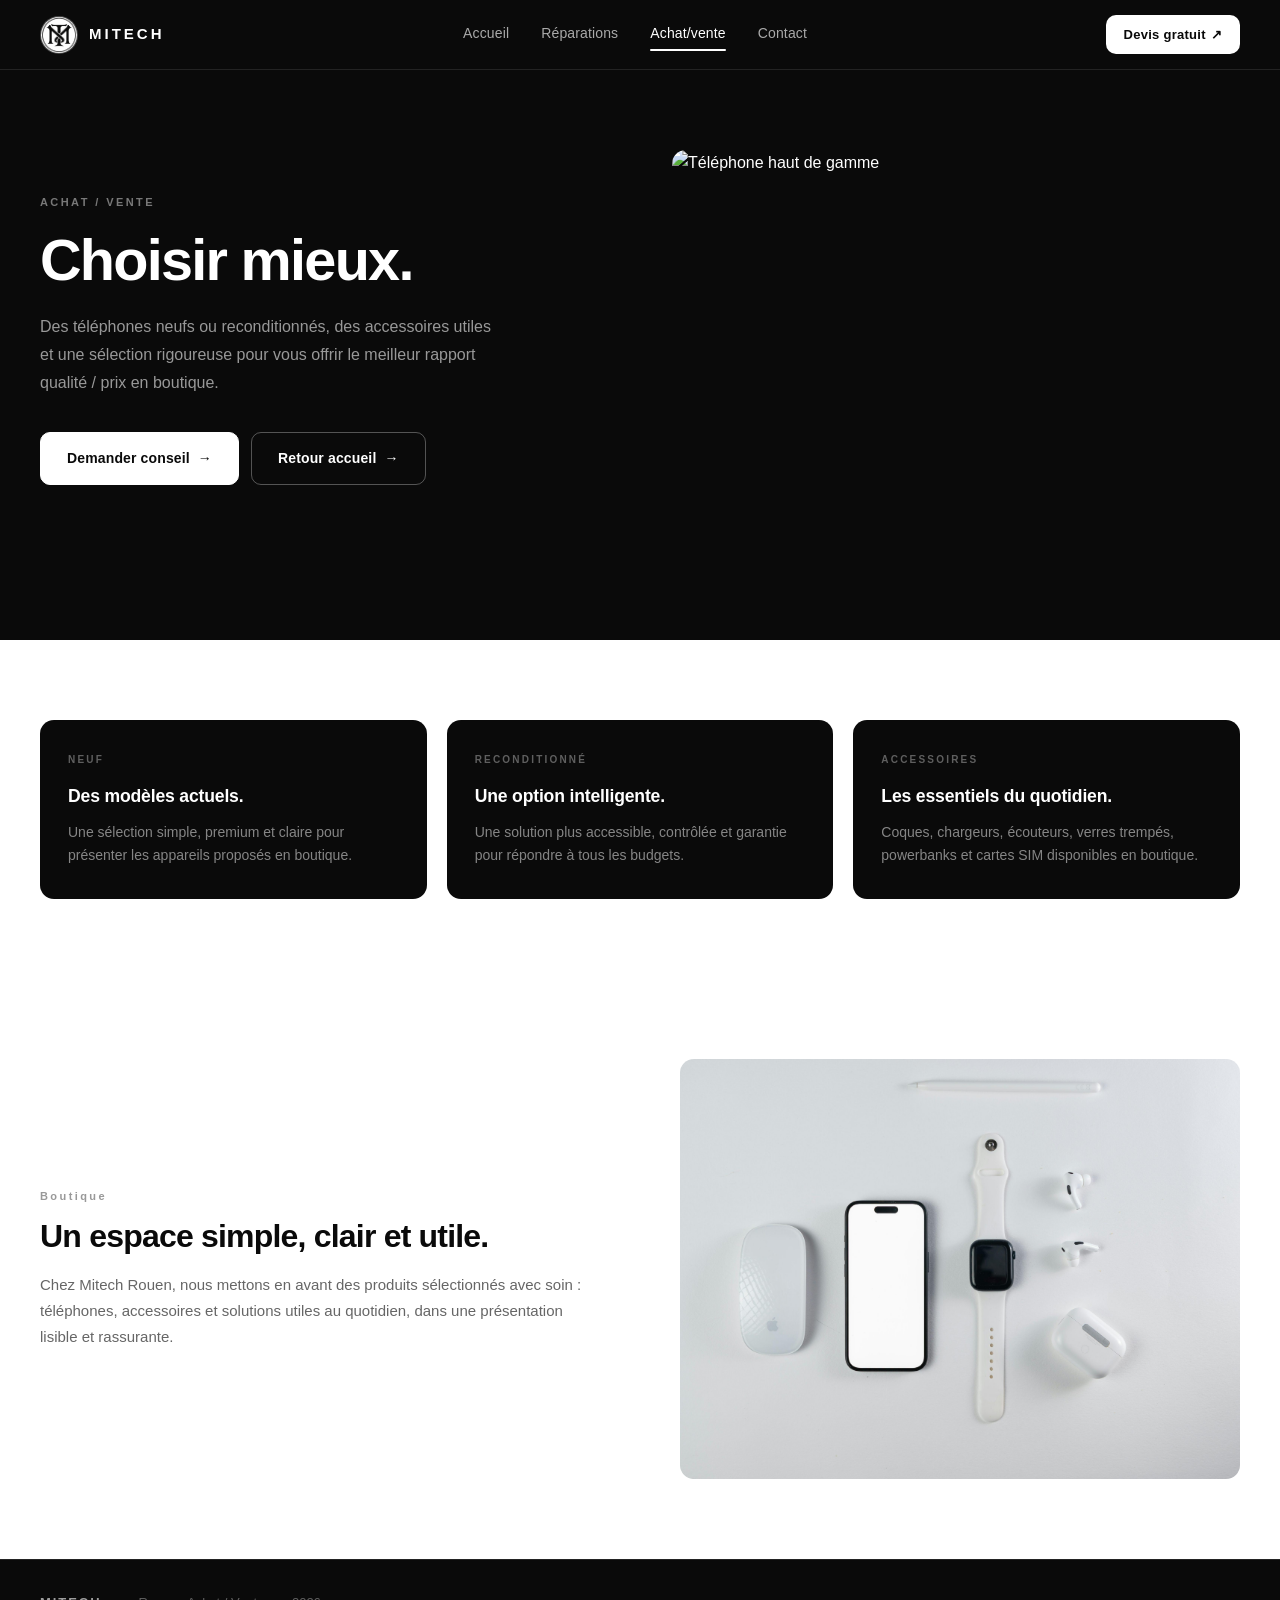
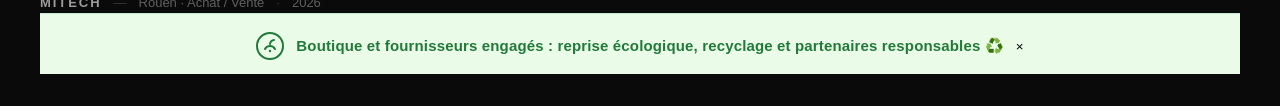
==== achat.html @ 82937d5b "image page achat" ====
<!DOCTYPE html>
<html lang="fr">

<head>
    <meta charset="UTF-8" />
    <meta name="viewport" content="width=device-width, initial-scale=1.0" />
    <title>Mitech Rouen — Achat / Vente</title>
    <link rel="preconnect" href="achat.jpg">
    <link href="achat.jpg" rel="stylesheet">
    <link rel="stylesheet" href="style.css" />
</head>

<body>

    <header class="topbar">
        <div class="nav-wrap">
            <a href="index.html" class="brand">
                <img src="logo.png" alt="Logo Mitech" class="brand-logo" />
                <span class="brand-text">MITECH</span>
            </a>

            <nav class="nav-links">
                <a href="index.html">Accueil</a>
                <a href="reparations.html">Réparations</a>
                <a href="achat.html" class="active">Achat/vente</a>
                <a href="contact.html">Contact</a>
            </nav>

            <a href="contact.html" class="devis-btn">Devis gratuit <span>↗</span></a>
        </div>
    </header>

    <main>

        <section class="page-hero">
            <div class="page-hero-inner reveal">
                <p class="overline">Achat / Vente</p>
                <h1>Choisir mieux.</h1>
                <p class="hero-desc">
                    Des téléphones neufs ou reconditionnés, des accessoires utiles et une sélection rigoureuse
                    pour vous offrir le meilleur rapport qualité / prix en boutique.
                </p>
                <div class="hero-actions">
                    <a href="contact.html" class="btn btn-light">Demander conseil <span>→</span></a>
                    <a href="index.html" class="btn btn-dark">Retour accueil <span>→</span></a>
                </div>
            </div>

            <div class="page-hero-media reveal">
                <img src="https://images.unsplash.com/photo-1510557880182-3d4d3cba35a5?auto=format&fit=crop&w=1800&q=80"
                    alt="Téléphone haut de gamme">
            </div>
        </section>

        <section class="cards-section">
            <div class="cards-wrap">
                <article class="card reveal">
                    <div class="kicker">Neuf</div>
                    <h3>Des modèles actuels.</h3>
                    <p>Une sélection simple, premium et claire pour présenter les appareils proposés en boutique.</p>
                </article>

                <article class="card reveal">
                    <div class="kicker">Reconditionné</div>
                    <h3>Une option intelligente.</h3>
                    <p>Une solution plus accessible, contrôlée et garantie pour répondre à tous les budgets.</p>
                </article>

                <article class="card reveal">
                    <div class="kicker">Accessoires</div>
                    <h3>Les essentiels du quotidien.</h3>
                    <p>Coques, chargeurs, écouteurs, verres trempés, powerbanks et cartes SIM disponibles en boutique.
                    </p>
                </article>
            </div>
        </section>


        <section class="showcase-section">
            <div class="showcase-wrap">
                <div class="showcase-copy reveal">
                    <span class="section-overline">Boutique</span>
                    <h2>Un espace simple, clair et utile.</h2>
                    <p>
                        Chez Mitech Rouen, nous mettons en avant des produits sélectionnés avec soin :
                        téléphones, accessoires et solutions utiles au quotidien, dans une présentation lisible
                        et rassurante.
                    </p>
                </div>

                <div class="showcase-media reveal">
                    <img src="accesoires.jpg" alt="Boutique smartphone et accessoires">
                </div>
            </div>
        </section>

    </main>

    <footer class="footer">
        <div class="footer-inner">
            <span class="footer-brand">MITECH</span>
            <span class="footer-sep">—</span>
            <span>Rouen · Achat / Vente</span>
            <span class="footer-sep">·</span>
            <span data-year></span>
        </div>

        <div class="eco-bar">
            <span class="eco-logo">
                <svg width="28" height="28" viewBox="0 0 28 28" fill="none" xmlns="http://www.w3.org/2000/svg">
                    <circle cx="14" cy="14" r="13" stroke="#217a3a" stroke-width="2" fill="#eafbe7" />
                    <path d="M9 17c2-4 8-4 10 0" stroke="#217a3a" stroke-width="2" stroke-linecap="round" fill="none" />
                    <path d="M14 12c0-2 2-4 4-4" stroke="#217a3a" stroke-width="2" stroke-linecap="round" fill="none" />
                    <circle cx="14" cy="19" r="1.2" fill="#217a3a" />
                </svg>
            </span>
            <span class="eco-text">
                Boutique et fournisseurs engagés : reprise écologique, recyclage et partenaires responsables ♻️
            </span>
            <button class="eco-close" aria-label="Fermer">&times;</button>
        </div>
    </footer>

    <script src="script.js"></script>
</body>

</html>
---- style.css ----
/* =============================================
   BARRE ÉCOLOGIE BAS DE PAGE
   ============================================= */
.eco-bar {
    display: flex;
    align-items: center;
    justify-content: center;
    gap: 12px;
    background: #eafbe7;
    color: #217a3a;
    font-size: 15px;
    font-weight: 600;
    padding: 18px 0 14px 0;
    border-top: 1.5px solid #c6e7d1;
}

.eco-logo {
    display: flex;
    align-items: center;
    justify-content: center;
}

.eco-text {
    font-family: 'DM Sans', sans-serif;
    letter-spacing: 0.01em;
}

@media (max-width: 700px) {
    .eco-bar {
        font-size: 13px;
        padding: 14px 0 10px 0;
    }

    .eco-logo svg {
        width: 22px;
        height: 22px;
    }
}

/* =============================================
   SECTION ÉCOLOGIE / REPRISE
   ============================================= */
.eco-section {
    background: #eafbe7;
    padding: 80px 2.5rem;
}

.eco-wrap {
    max-width: 1200px;
    margin: 0 auto;
    display: grid;
    grid-template-columns: 1.2fr 1fr;
    gap: 3rem;
    align-items: center;
}

.eco-content h2 {
    font-family: 'Syne', sans-serif;
    font-size: clamp(1.7rem, 3vw, 2.3rem);
    font-weight: 800;
    color: #217a3a;
    margin-bottom: 1.2rem;
    letter-spacing: -0.02em;
}

.eco-content p {
    font-size: 16px;
    color: #2d4732;
    line-height: 1.7;
    max-width: 520px;
}

.eco-img img {
    width: 100%;
    max-width: 340px;
    border-radius: 18px;
    box-shadow: 0 4px 24px #0001;
    display: block;
    margin: 0 auto;
}

@media (max-width: 900px) {
    .eco-wrap {
        grid-template-columns: 1fr;
        gap: 2rem;
        text-align: center;
    }

    .eco-img img {
        max-width: 260px;
    }
}

/* ---------- CONTAINER GLOBAL ---------- */
.container {
    width: 100%;
    max-width: 1600px;
    margin: 0 auto;
    padding-left: 2.5rem;
    padding-right: 2.5rem;
    box-sizing: border-box;
}

/* =============================================
   MITECH ROUEN — style.css
   Fonts: Syne (titres) + DM Sans (corps)
   ============================================= */

/* ---------- RESET ---------- */
*,
*::before,
*::after {
    box-sizing: border-box;
    margin: 0;
    padding: 0;
}

html {
    scroll-behavior: smooth;
}

body {
    font-family: 'DM Sans', 'Helvetica Neue', sans-serif;
    background: #fff;
    color: #111;
    font-size: 16px;
    line-height: 1.65;
    -webkit-font-smoothing: antialiased;
}

img {
    display: block;
    max-width: 100%;
    height: auto;
}

a {
    text-decoration: none;
    color: inherit;
}

button {
    font-family: inherit;
    cursor: pointer;
    border: none;
    background: none;
}

/* ---------- VARIABLES ---------- */
:root {
    --black: #0a0a0a;
    --white: #ffffff;
    --gray: #f5f5f3;
    --muted: rgba(255, 255, 255, 0.55);
    --border: rgba(255, 255, 255, 0.1);
    --radius: 10px;
    --radius-lg: 14px;
}

/* =============================================
   TOPBAR / HEADER
   ============================================= */
.topbar {
    position: sticky;
    top: 0;
    z-index: 100;
    background: var(--black);
    border-bottom: 1px solid var(--border);
    height: 70px;
    display: flex;
    align-items: center;
}

.nav-wrap {
    width: 100%;
    max-width: 1600px;
    margin: 0 auto;
    padding: 0 2.5rem;
    display: flex;
    align-items: center;
    justify-content: space-between;
    gap: 2rem;
}

/* Brand */
.brand {
    display: flex;
    align-items: center;
    gap: 11px;
    flex-shrink: 0;
}

.brand-logo {
    width: 38px;
    height: 38px;
    border-radius: 50%;
    border: 1.5px solid rgba(255, 255, 255, 0.2);
    object-fit: contain;
    background: #1a1a1a;
}

.brand-text {
    font-family: 'Syne', sans-serif;
    font-size: 15px;
    font-weight: 700;
    letter-spacing: 0.2em;
    color: var(--white);
}

/* Nav */
.nav-links {
    display: flex;
    align-items: center;
    gap: 2rem;
}

.nav-links a {
    font-size: 14px;
    font-weight: 500;
    color: rgba(255, 255, 255, 0.65);
    letter-spacing: 0.01em;
    transition: color 0.2s;
    position: relative;
    padding-bottom: 2px;
}

.nav-links a:hover {
    color: var(--white);
}

.nav-links a.active {
    color: var(--white);
}

.nav-links a.active::after {
    content: '';
    position: absolute;
    bottom: -4px;
    left: 0;
    right: 0;
    height: 2px;
    background: var(--white);
    border-radius: 2px;
}

/* Devis CTA */
.devis-btn {
    display: inline-flex;
    align-items: center;
    gap: 5px;
    background: var(--white);
    color: var(--black);
    font-size: 13px;
    font-weight: 600;
    padding: 9px 18px;
    border-radius: var(--radius);
    letter-spacing: 0.02em;
    white-space: nowrap;
    flex-shrink: 0;
    transition: background 0.2s;
}

.devis-btn:hover {
    background: #e8e8e8;
}

/* =============================================
   BOUTONS
   ============================================= */
.btn {
    display: inline-flex;
    align-items: center;
    gap: 8px;
    padding: 14px 26px;
    font-size: 14px;
    font-weight: 600;
    border-radius: var(--radius);
    letter-spacing: 0.01em;
    transition: all 0.2s;
    white-space: nowrap;
}

.btn-light {
    background: var(--white);
    color: var(--black);
    border: 1.5px solid var(--white);
}

.btn-light:hover {
    background: #e8e8e8;
    border-color: #e8e8e8;
}

.btn-dark {
    background: transparent;
    color: var(--white);
    border: 1.5px solid rgba(255, 255, 255, 0.3);
}

.btn-dark:hover {
    border-color: rgba(255, 255, 255, 0.7);
    background: rgba(255, 255, 255, 0.06);
}

/* =============================================
   HERO — INDEX
   ============================================= */
.hero {
    background: var(--black);
    color: var(--white);
    min-height: calc(100vh - 70px);
    display: grid;
    grid-template-columns: 1fr 1fr;
    align-items: center;
    max-width: 1600px;
    margin: 0 auto;
    padding: 0 2.5rem;
    gap: 4rem;
}

/* Côté gauche */
.hero-left {
    padding: 5rem 0;
}

.overline {
    font-size: 11px;
    font-weight: 600;
    letter-spacing: 0.22em;
    text-transform: uppercase;
    color: rgba(255, 255, 255, 0.45);
    margin-bottom: 1.2rem;
    display: block;
}

.hero h1,
.page-hero h1 {
    font-family: 'Syne', sans-serif;
    font-size: clamp(2.6rem, 4.5vw, 3.8rem);
    font-weight: 800;
    line-height: 1.05;
    letter-spacing: -0.03em;
    color: var(--white);
    margin-bottom: 1.4rem;
}

.hero-desc {
    font-size: 1rem;
    color: rgba(255, 255, 255, 0.58);
    max-width: 460px;
    line-height: 1.75;
    margin-bottom: 2.2rem;
}

.hero-actions {
    display: flex;
    gap: 12px;
    flex-wrap: wrap;
    margin-bottom: 3rem;
}

/* Features bar */
.hero-features {
    display: flex;
    gap: 0;
    border-top: 1px solid var(--border);
    padding-top: 2rem;
}

.feature {
    display: flex;
    align-items: center;
    gap: 12px;
    flex: 1;
    padding-right: 1.5rem;
}

.feature.divider-left {
    border-left: 1px solid var(--border);
    padding-left: 1.5rem;
}

.feature-icon {
    width: 40px;
    height: 40px;
    border-radius: 50%;
    background: rgba(255, 255, 255, 0.08);
    display: flex;
    align-items: center;
    justify-content: center;
    flex-shrink: 0;
}

.feature-icon svg {
    width: 18px;
    height: 18px;
    stroke: var(--white);
}

.feature-text {
    display: flex;
    flex-direction: column;
    gap: 2px;
}

.feature-text strong {
    font-size: 13px;
    font-weight: 600;
    color: var(--white);
}

.feature-text span {
    font-size: 12px;
    color: rgba(255, 255, 255, 0.45);
}

/* Côté droit — image hero */
.hero-right {
    <<<<<<< HEAD width: 50vw;
    height: 100vh;
    display: flex;
    align-items: center;
    justify-content: center;
    padding: 0;
    margin: 0;
    box-sizing: border-box;
    background: transparent;
    =======width: 50%;
    height: 100%;
    display: flex;
    align-items: stretch;
    >>>>>>>parent of 1226ffb (17)
}

.hero-img-wrap {
    position: relative;
    <<<<<<< HEAD width: 100vw;
    height: 100vh;
    min-height: unset;
    overflow: hidden;
    display: flex;
    align-items: center;
    justify-content: center;
    padding: 0;
    margin: 0;
    background: transparent;
    =======width: 100%;
    min-height: 500px;
    overflow: hidden;
    >>>>>>>parent of 1226ffb (17)
}

.hero-img-wrap img {
    width: 100%;
    height: 100%;
    <<<<<<< HEAD max-width: 100vw;
    max-height: 100vh;
    =======>>>>>>>parent of 1226ffb (17) object-fit: contain;
    object-position: center;
    display: block;
    margin: 0 auto;
}

/* Dégradé bas pour les overlays */
.hero-img-wrap::after {
    content: '';
    position: absolute;
    inset: 0;
    background: linear-gradient(to bottom,
            transparent 50%,
            rgba(10, 10, 10, 0.7) 100%);
    pointer-events: none;
}

/* Badge "iPhone 17 Pro" en haut à droite */
.hero-img-badge {
    position: absolute;
    top: 20px;
    right: 20px;
    z-index: 2;
    background: rgba(255, 255, 255, 0.12);
    backdrop-filter: blur(8px);
    -webkit-backdrop-filter: blur(8px);
    border: 1px solid rgba(255, 255, 255, 0.2);
    border-radius: 20px;
    padding: 6px 14px;
}

.badge-model {
    font-family: 'Syne', sans-serif;
    font-size: 12px;
    font-weight: 700;
    letter-spacing: 0.1em;
    color: #fff;
}

/* Logo MITECH en bas à droite */
.hero-img-logo {
    position: absolute;
    bottom: 24px;
    right: 24px;
    z-index: 2;
    display: flex;
    flex-direction: column;
    align-items: center;
    gap: 6px;
}

.overlay-logo {
    width: 44px;
    height: 44px;
    border-radius: 50%;
    border: 1.5px solid rgba(255, 255, 255, 0.3);
    background: rgba(10, 10, 10, 0.5);
    object-fit: contain;
}

.hero-img-logo span {
    font-family: 'Syne', sans-serif;
    font-size: 11px;
    font-weight: 700;
    letter-spacing: 0.22em;
    color: rgba(255, 255, 255, 0.7);
}

/* =============================================
   SECTION SERVICES — INDEX
   ============================================= */
.services {
    background: var(--white);
    padding: 90px 2.5rem;
    max-width: 1600px;
    margin: 0 auto;
}

.services-head {
    text-align: center;
    margin-bottom: 3rem;
}

.section-overline {
    font-size: 11px;
    font-weight: 600;
    letter-spacing: 0.22em;
    color: #999;
    margin-bottom: 0.75rem;
    display: block;
}

.services-head h2 {
    font-family: 'Syne', sans-serif;
    font-size: clamp(1.8rem, 3vw, 2.6rem);
    font-weight: 800;
    letter-spacing: -0.025em;
    color: var(--black);
}

.services-grid {
    display: grid;
    grid-template-columns: repeat(4, 1fr);
    gap: 1px;
    border: 1px solid #e8e8e8;
    border-radius: var(--radius-lg);
    overflow: hidden;
}

.service-card {
    display: flex;
    align-items: flex-start;
    gap: 16px;
    padding: 2rem 1.75rem;
    background: var(--white);
    transition: background 0.2s;
}

.service-card:not(:last-child) {
    border-right: 1px solid #e8e8e8;
}

.service-card:hover {
    background: #fafafa;
}

.service-icon {
    width: 44px;
    height: 44px;
    border-radius: 50%;
    background: var(--black);
    display: flex;
    align-items: center;
    justify-content: center;
    flex-shrink: 0;
}

.service-icon svg {
    width: 20px;
    height: 20px;
    stroke: var(--white);
}

.service-content h3 {
    font-family: 'Syne', sans-serif;
    font-size: 1rem;
    font-weight: 700;
    color: var(--black);
    margin-bottom: 0.35rem;
}

.service-content p {
    font-size: 13px;
    color: #777;
    line-height: 1.6;
}

/* =============================================
   PAGE HERO (réparations, achat, contact)
   ============================================= */
.page-hero {
    background: var(--black);
    color: var(--white);
    padding: 5rem 2.5rem 4rem;
    display: grid;
    grid-template-columns: 1fr 1fr;
    align-items: center;
    gap: 4rem;
    max-width: 1600px;
    margin: 0 auto;
}

.page-hero--center {
    grid-template-columns: 1fr;
    text-align: center;
    padding: 7rem 2.5rem;
}

.page-hero--center .hero-desc {
    margin: 0 auto 2.2rem;
}

.page-hero--center .hero-actions {
    justify-content: center;
}

.page-hero-inner {
    max-width: 560px;
}

.page-hero--center .page-hero-inner {
    max-width: 640px;
    margin: 0 auto;
}

.page-hero-media img {
    width: 100%;
    border-radius: var(--radius-lg);
    object-fit: cover;
    aspect-ratio: 4/3;
}

/* Full-width black wrapper pour les pages internes */
body:not(:has(.hero)) {
    background: var(--black);
}

/* Sections blanches sur fond noir */
.cards-section,
.showcase-section,
.feature-section,
.contact-section,
.services {
    background: var(--white);
}

/* =============================================
   SHOWCASE (image + texte)
   ============================================= */
.showcase-section {
    padding: 80px 2.5rem;
}

.showcase-wrap {
    max-width: 1600px;
    margin: 0 auto;
    display: grid;
    grid-template-columns: 1fr 1fr;
    gap: 5rem;
    align-items: center;
}

.showcase-copy h2 {
    font-family: 'Syne', sans-serif;
    font-size: clamp(1.6rem, 2.5vw, 2.2rem);
    font-weight: 800;
    letter-spacing: -0.025em;
    margin-bottom: 1rem;
    color: var(--black);
    line-height: 1.2;
}

.showcase-copy p {
    font-size: 15px;
    color: #666;
    line-height: 1.75;
}

.showcase-media img {
    width: 100%;
    border-radius: var(--radius-lg);
    object-fit: cover;
    aspect-ratio: 4/3;
}

/* =============================================
   CARDS
   ============================================= */
.cards-section {
    padding: 80px 2.5rem;
}

.cards-wrap {
    max-width: 1600px;
    margin: 0 auto;
    display: grid;
    grid-template-columns: repeat(auto-fit, minmax(280px, 1fr));
    gap: 1.25rem;
}

.card {
    background: var(--black);
    color: var(--white);
    border-radius: var(--radius-lg);
    padding: 2rem 1.75rem;
    transition: transform 0.22s;
}

.card:hover {
    transform: translateY(-5px);
}

.kicker {
    font-size: 10px;
    font-weight: 700;
    letter-spacing: 0.22em;
    text-transform: uppercase;
    color: rgba(255, 255, 255, 0.35);
    margin-bottom: 0.85rem;
    display: block;
}

.card h3 {
    font-family: 'Syne', sans-serif;
    font-size: 1.1rem;
    font-weight: 700;
    color: var(--white);
    margin-bottom: 0.6rem;
    letter-spacing: -0.01em;
}

.card p {
    font-size: 14px;
    color: rgba(255, 255, 255, 0.5);
    line-height: 1.65;
}

/* =============================================
   FEATURE GRID (achat)
   ============================================= */
.feature-section {
    padding: 0 2.5rem 80px;
}

.feature-grid {
    max-width: 1600px;
    margin: 0 auto;
    display: grid;
    grid-template-columns: 1fr 1fr;
    gap: 1.25rem;
}

.feature-card {
    background: var(--gray);
    border-radius: var(--radius-lg);
    overflow: hidden;
    display: flex;
    flex-direction: column;
}

.feature-card--dark {
    background: var(--black);
}

.feature-card-content {
    padding: 2rem 1.75rem 1.5rem;
}

.feature-card .kicker {
    color: #bbb;
}

.feature-card--dark .kicker {
    color: rgba(255, 255, 255, 0.35);
}

.feature-card h3 {
    font-family: 'Syne', sans-serif;
    font-size: 1.1rem;
    font-weight: 700;
    color: var(--black);
    margin-bottom: 0.5rem;
}

.feature-card--dark h3 {
    color: var(--white);
}

.feature-card p {
    font-size: 14px;
    color: #666;
    line-height: 1.65;
}

.feature-card--dark p {
    color: rgba(255, 255, 255, 0.5);
}

.feature-card img {
    width: 100%;
    height: 220px;
    object-fit: cover;
    display: block;
}

/* =============================================
   CONTACT
   ============================================= */
.contact-section {
    padding: 80px 2.5rem;
}

.contact-grid {
    max-width: 1600px;
    margin: 0 auto;
    display: grid;
    grid-template-columns: 1fr 1.4fr;
    gap: 5rem;
    align-items: start;
}

.contact-info h2 {
    font-family: 'Syne', sans-serif;
    font-size: 1.5rem;
    font-weight: 700;
    color: var(--black);
    margin-bottom: 1.75rem;
    letter-spacing: -0.02em;
}

.contact-list {
    list-style: none;
    display: flex;
    flex-direction: column;
    gap: 1.25rem;
}

.contact-list li {
    display: flex;
    align-items: center;
    gap: 14px;
    font-size: 15px;
    color: #444;
}

.contact-icon {
    width: 40px;
    height: 40px;
    border-radius: 50%;
    background: var(--black);
    display: flex;
    align-items: center;
    justify-content: center;
    flex-shrink: 0;
}

.contact-icon svg {
    width: 17px;
    height: 17px;
    stroke: var(--white);
}

/* Formulaire */
.contact-form-wrap {
    display: flex;
    flex-direction: column;
    gap: 1.25rem;
}

.form-group {
    display: flex;
    flex-direction: column;
    gap: 6px;
}

.form-group label {
    font-size: 13px;
    font-weight: 600;
    color: var(--black);
    letter-spacing: 0.02em;
}

.form-group input,
.form-group textarea {
    font-family: 'DM Sans', sans-serif;
    font-size: 14px;
    padding: 12px 16px;
    border: 1.5px solid #e0e0e0;
    border-radius: var(--radius);
    background: #fafafa;
    color: var(--black);
    transition: border-color 0.2s, background 0.2s;
    resize: vertical;
    outline: none;
}

.form-group input:focus,
.form-group textarea:focus {
    border-color: var(--black);
    background: var(--white);
}

.form-group input::placeholder,
.form-group textarea::placeholder {
    color: #aaa;
}

.btn-submit {
    align-self: flex-start;
}

/* =============================================
   FOOTER
   ============================================= */
.footer {
    background: var(--black);
    border-top: 1px solid var(--border);
    padding: 2rem 2.5rem;
}

.footer-inner {
    max-width: 1600px;
    margin: 0 auto;
    display: flex;
    align-items: center;
    gap: 0.75rem;
    font-size: 13px;
    color: rgba(255, 255, 255, 0.35);
}

.footer-brand {
    font-family: 'Syne', sans-serif;
    font-weight: 700;
    letter-spacing: 0.15em;
    color: rgba(255, 255, 255, 0.6);
}

.footer-sep {
    color: rgba(255, 255, 255, 0.2);
}

/* =============================================
   REVEAL ANIMATION
   ============================================= */
.reveal {
    opacity: 0;
    transform: translateY(22px);
    transition: opacity 0.6s ease, transform 0.6s ease;
}

.reveal.visible {
    opacity: 1;
    transform: none;
}

/* =============================================
   RESPONSIVE
   ============================================= */
@media (max-width: 900px) {

    .hero,
    .page-hero {
        grid-template-columns: 1fr;
    }

    .hero-right {
        display: none;
    }

    .page-hero-media {
        display: none;
    }

    .services-grid {
        grid-template-columns: 1fr 1fr;
    }

    .service-card:not(:last-child) {
        border-right: none;
        border-bottom: 1px solid #e8e8e8;
    }

    .showcase-wrap,
    .contact-grid,
    .feature-grid {
        grid-template-columns: 1fr;
        gap: 2rem;
    }
}

@media (max-width: 640px) {
    .nav-links {
        display: none;
    }

    .nav-wrap {
        padding: 0 1.25rem;
    }

    .hero,
    .page-hero {
        padding: 3rem 1.25rem 2.5rem;
    }

    .hero-left {
        padding: 2rem 0;
    }

    .services {
        padding: 60px 1.25rem;
    }

    .services-grid {
        grid-template-columns: 1fr;
    }

    .cards-section,
    .showcase-section,
    .feature-section,
    .contact-section {
        padding: 60px 1.25rem;
    }

    .cards-wrap {
        grid-template-columns: 1fr;
    }

    .hero-features {
        flex-direction: column;
        gap: 1rem;
    }

    .feature.divider-left {
        border-left: none;
        border-top: 1px solid var(--border);
        padding-left: 0;
        padding-top: 1rem;
    }
}
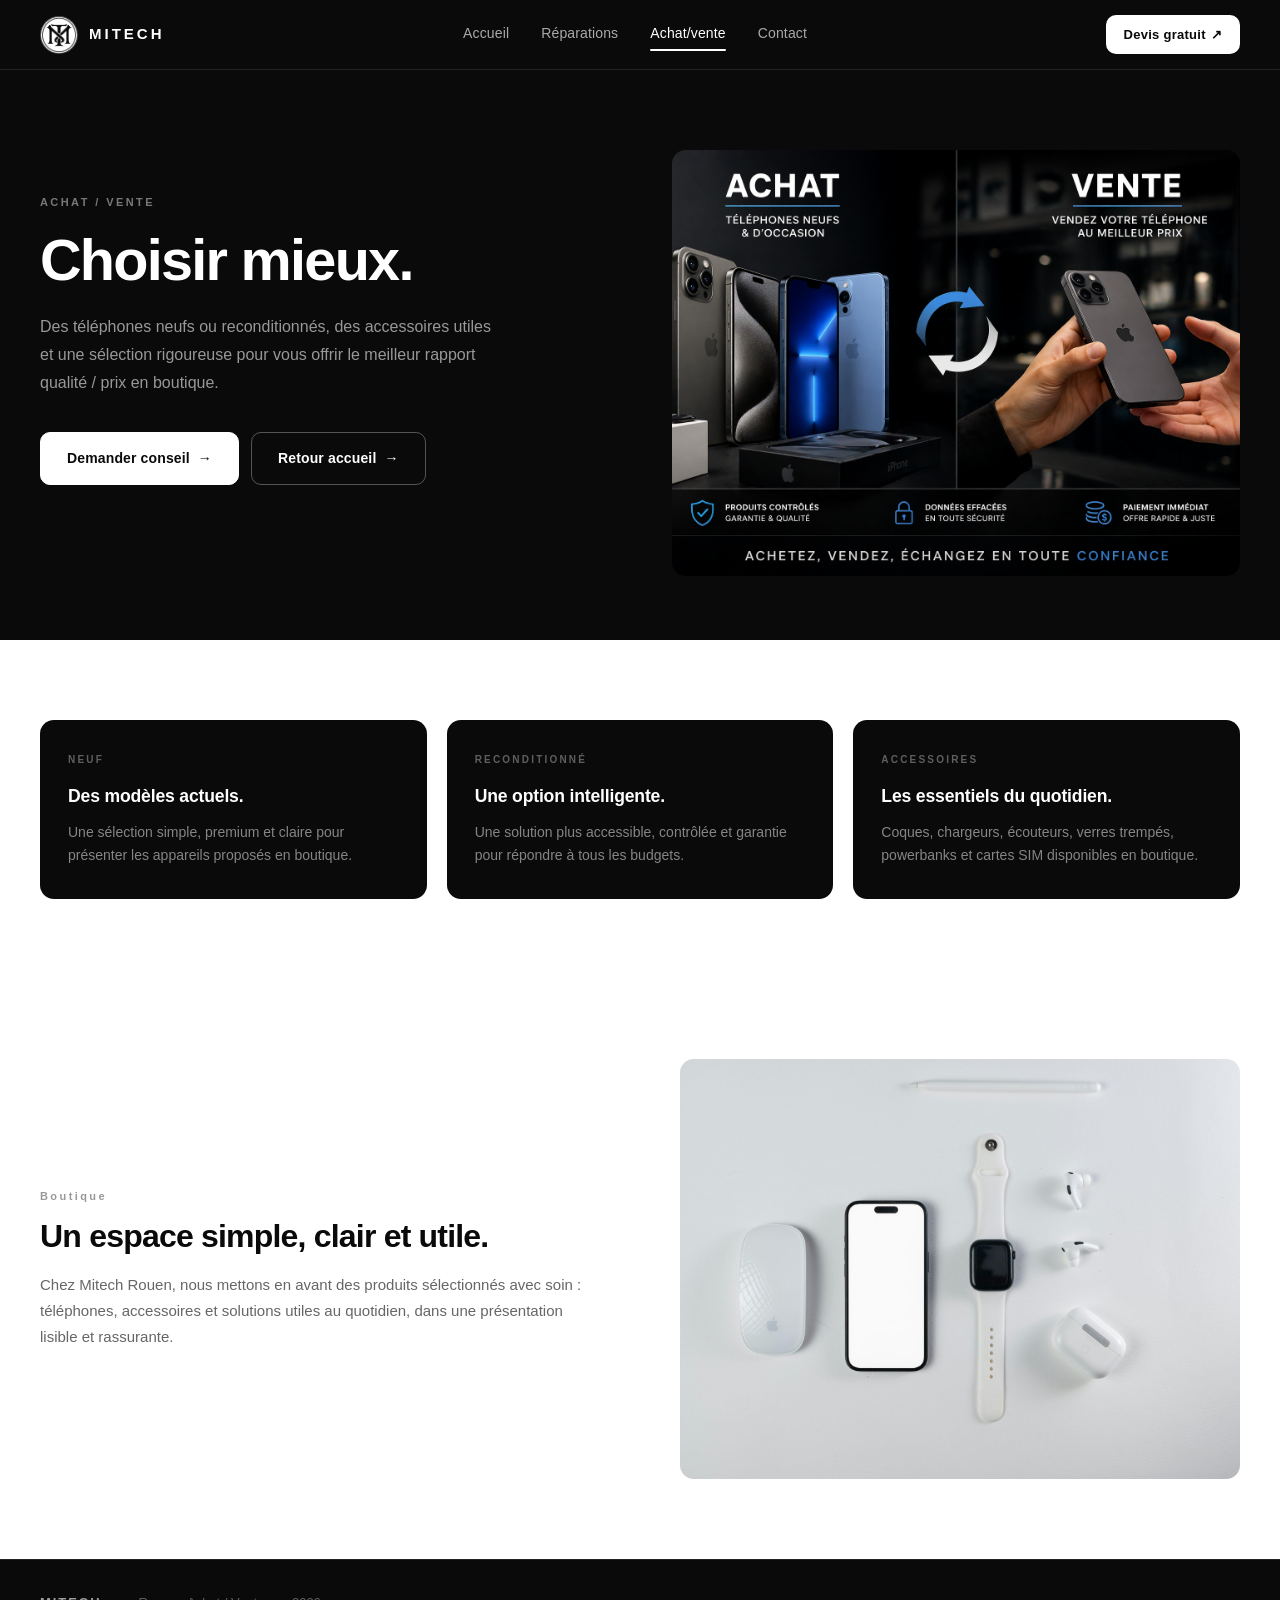
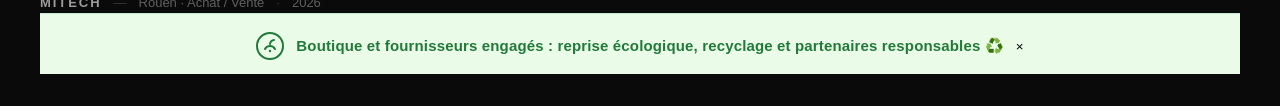
==== commit 5eb16b8f: "i" ====
--- a/achat.html
+++ b/achat.html
@@ -47,8 +47,7 @@
             </div>
 
             <div class="page-hero-media reveal">
-                <img src="https://images.unsplash.com/photo-1510557880182-3d4d3cba35a5?auto=format&fit=crop&w=1800&q=80"
-                    alt="Téléphone haut de gamme">
+                <img src="achat.png" alt="Téléphone haut de gamme">
             </div>
         </section>
 
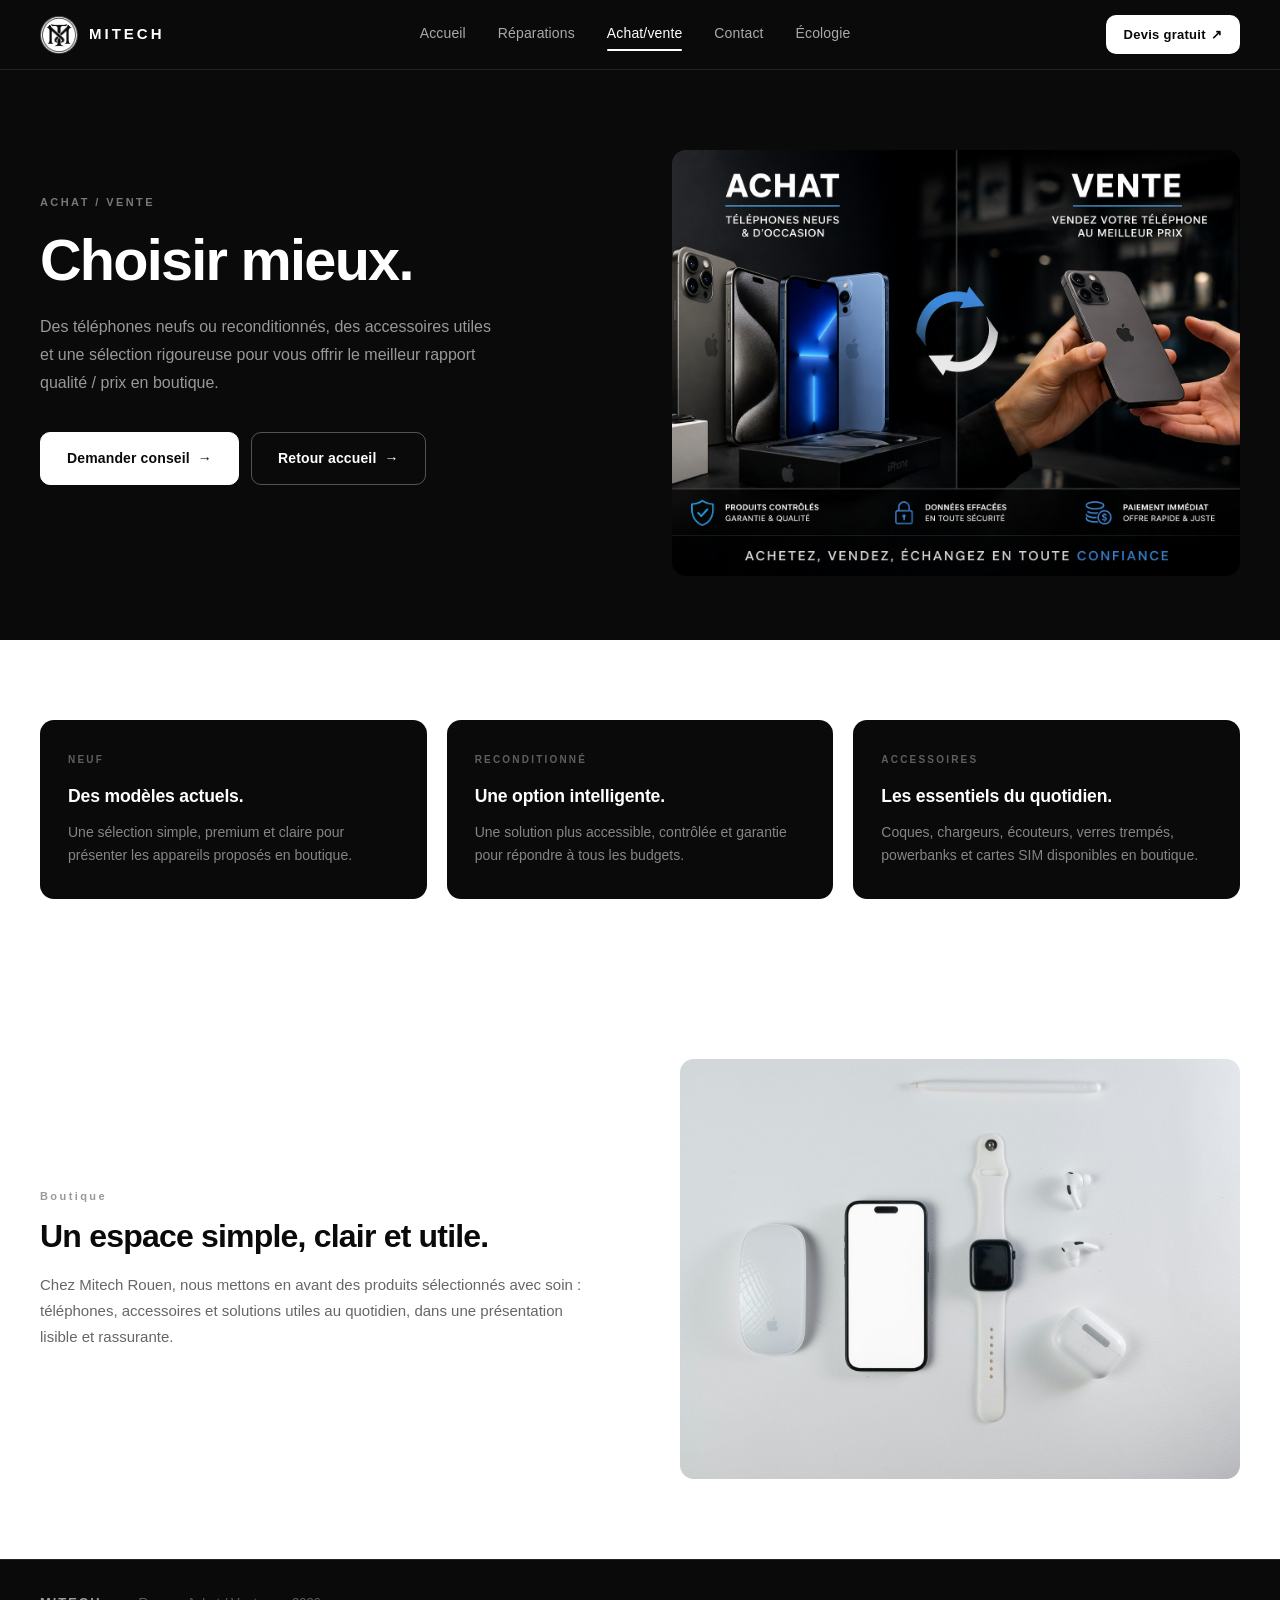
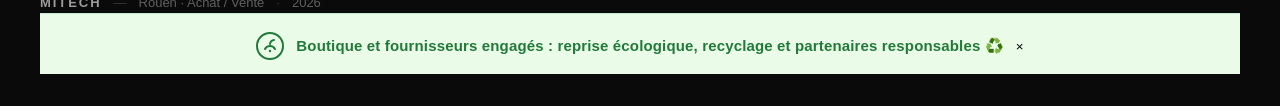
==== commit b398877b: "nav ecologie" ====
--- a/achat.html
+++ b/achat.html
@@ -24,6 +24,7 @@
                 <a href="reparations.html">Réparations</a>
                 <a href="achat.html" class="active">Achat/vente</a>
                 <a href="contact.html">Contact</a>
+                <a href="ecologie.html">Écologie</a>
             </nav>
 
             <a href="contact.html" class="devis-btn">Devis gratuit <span>↗</span></a>
--- a/style.css
+++ b/style.css
@@ -1063,4 +1063,429 @@
         padding-left: 0;
         padding-top: 1rem;
     }
+}
+
+/* =============================================
+   RESERVATION TELEPHONE
+   ============================================= */
+.reservation-phone-section {
+    background: var(--white);
+    padding: 80px 2.5rem;
+}
+
+.reservation-phone-grid {
+    max-width: 1600px;
+    margin: 0 auto;
+    display: grid;
+    grid-template-columns: 1.05fr 0.95fr;
+    gap: 1.5rem;
+    align-items: start;
+}
+
+.reservation-product-card,
+.reservation-form-card {
+    background: var(--gray);
+    border-radius: var(--radius-lg);
+    overflow: hidden;
+}
+
+.reservation-product-media img {
+    width: 100%;
+    height: 420px;
+    object-fit: cover;
+    display: block;
+}
+
+.reservation-product-content,
+.reservation-form-card {
+    padding: 2rem 1.75rem;
+}
+
+.reservation-product-content h2,
+.reservation-form-card h2 {
+    font-family: 'Syne', sans-serif;
+    font-size: clamp(1.5rem, 2.3vw, 2.1rem);
+    font-weight: 800;
+    letter-spacing: -0.025em;
+    color: var(--black);
+    margin-bottom: 1rem;
+}
+
+.reservation-specs {
+    list-style: none;
+    display: grid;
+    gap: 0.65rem;
+    margin-bottom: 1.5rem;
+}
+
+.reservation-specs li {
+    font-size: 14px;
+    color: #444;
+}
+
+.reservation-pricing {
+    display: grid;
+    grid-template-columns: 1fr 1fr;
+    gap: 1rem;
+    margin-bottom: 1rem;
+}
+
+.price-label {
+    display: block;
+    font-size: 12px;
+    color: #777;
+    margin-bottom: 0.35rem;
+}
+
+.main-price,
+.deposit-price {
+    font-family: 'Syne', sans-serif;
+    font-size: 1.5rem;
+    color: var(--black);
+}
+
+.deposit-price {
+    color: #217a3a;
+}
+
+.reservation-note {
+    font-size: 14px;
+    color: #666;
+    line-height: 1.7;
+}
+
+.reservation-form {
+    display: flex;
+    flex-direction: column;
+    gap: 1rem;
+}
+
+.form-row {
+    display: grid;
+    grid-template-columns: 1fr 1fr;
+    gap: 1rem;
+}
+
+.reservation-form input,
+.reservation-form textarea,
+.reservation-form select {
+    font-family: 'DM Sans', sans-serif;
+    font-size: 14px;
+    padding: 12px 16px;
+    border: 1.5px solid #e0e0e0;
+    border-radius: var(--radius);
+    background: #fafafa;
+    color: var(--black);
+    outline: none;
+    transition: border-color 0.2s, background 0.2s;
+}
+
+.reservation-form input:focus,
+.reservation-form textarea:focus,
+.reservation-form select:focus {
+    border-color: var(--black);
+    background: var(--white);
+}
+
+.reservation-form input[readonly] {
+    color: #666;
+    background: #f1f1f1;
+}
+
+.deposit-box {
+    background: #fff;
+    border: 1px solid #e6e6e6;
+    border-radius: var(--radius);
+    padding: 1rem 1rem;
+    margin-top: 0.25rem;
+}
+
+.deposit-line {
+    display: flex;
+    align-items: center;
+    justify-content: space-between;
+    gap: 1rem;
+    font-size: 14px;
+    color: var(--black);
+}
+
+.deposit-line strong {
+    font-family: 'Syne', sans-serif;
+    font-size: 1rem;
+}
+
+.deposit-line--muted {
+    margin-top: 0.55rem;
+    padding-top: 0.55rem;
+    border-top: 1px solid #ececec;
+    color: #666;
+}
+
+.checkbox-line {
+    display: flex;
+    align-items: flex-start;
+    gap: 10px;
+    font-size: 13px;
+    color: #555;
+    line-height: 1.5;
+}
+
+.checkbox-line input {
+    margin-top: 3px;
+}
+
+.btn-payment {
+    justify-content: center;
+    background: var(--black);
+    color: var(--white);
+    border: 1.5px solid var(--black);
+    margin-top: 0.5rem;
+}
+
+.btn-payment:hover {
+    background: #1b1b1b;
+    border-color: #1b1b1b;
+}
+
+@media (max-width: 900px) {
+    .reservation-phone-grid {
+        grid-template-columns: 1fr;
+    }
+
+    .reservation-product-media img {
+        height: 320px;
+    }
+}
+
+@media (max-width: 640px) {
+    .reservation-phone-section {
+        padding: 60px 1.25rem;
+    }
+
+    .form-row,
+    .reservation-pricing {
+        grid-template-columns: 1fr;
+    }
+
+    .reservation-product-content,
+    .reservation-form-card {
+        padding: 1.35rem;
+    }
+}
+
+/* =============================================
+   REPAIR SELECTOR
+   ============================================= */
+.repair-selector-section {
+    background: var(--white);
+    padding: 0 2.5rem 80px;
+}
+
+.repair-selector-card {
+    max-width: 1020px;
+    margin: 0 auto;
+    background: linear-gradient(180deg, #1f1f23 0%, #18181c 100%);
+    border-radius: 30px;
+    padding: 56px 54px 44px;
+    color: #fff;
+    box-shadow: 0 20px 60px rgba(0, 0, 0, 0.18);
+}
+
+.repair-selector-head {
+    text-align: center;
+    margin-bottom: 34px;
+}
+
+.repair-selector-head h2 {
+    font-family: 'Syne', sans-serif;
+    font-size: clamp(2rem, 4vw, 3rem);
+    font-weight: 800;
+    letter-spacing: -0.03em;
+    color: #f5f5f7;
+}
+
+.repair-selector-top {
+    display: flex;
+    justify-content: center;
+    margin-bottom: 34px;
+}
+
+.repair-selector-controls {
+    width: 100%;
+    max-width: 430px;
+    display: flex;
+    flex-direction: column;
+    gap: 16px;
+}
+
+.repair-field {
+    display: flex;
+    flex-direction: column;
+    gap: 8px;
+}
+
+.repair-field label {
+    font-size: 15px;
+    color: rgba(255, 255, 255, 0.42);
+    padding-left: 4px;
+}
+
+.repair-field select {
+    width: 100%;
+    height: 62px;
+    padding: 0 18px;
+    border-radius: 18px;
+    border: 1px solid rgba(255, 255, 255, 0.18);
+    background: rgba(255, 255, 255, 0.035);
+    color: #fff;
+    font-size: 18px;
+    font-family: 'DM Sans', sans-serif;
+    outline: none;
+}
+
+.repair-field select:focus {
+    border-color: rgba(255, 255, 255, 0.38);
+}
+
+.repair-field select option {
+    color: #111;
+}
+
+.repair-help-link {
+    text-align: center;
+    color: #2997ff;
+    font-size: 16px;
+    margin-top: 2px;
+}
+
+.repair-estimate-grid {
+    display: grid;
+    grid-template-columns: 180px 1fr;
+    gap: 38px;
+    align-items: start;
+    margin-top: 12px;
+}
+
+.repair-phone-visual {
+    display: flex;
+    align-items: center;
+    justify-content: center;
+    min-height: 330px;
+}
+
+.repair-phone-visual img {
+    width: 150px;
+    max-height: 270px;
+    object-fit: contain;
+    filter: drop-shadow(0 12px 30px rgba(0, 0, 0, 0.35));
+}
+
+.repair-cost-label {
+    font-size: 17px;
+    color: rgba(255, 255, 255, 0.48);
+    margin-bottom: 12px;
+}
+
+.repair-price-list {
+    display: flex;
+    flex-direction: column;
+}
+
+.repair-price-row {
+    display: grid;
+    grid-template-columns: 1fr auto;
+    gap: 20px;
+    align-items: center;
+    padding: 14px 0;
+    border-bottom: 1px solid rgba(255, 255, 255, 0.12);
+}
+
+.repair-price-row:last-child {
+    border-bottom: none;
+}
+
+.repair-price-row span {
+    font-size: 18px;
+    color: #f5f5f7;
+    line-height: 1.4;
+}
+
+.repair-price-row strong {
+    font-size: 18px;
+    font-weight: 600;
+    color: #f5f5f7;
+    white-space: nowrap;
+}
+
+.repair-action {
+    margin-top: 36px;
+    display: flex;
+    justify-content: center;
+}
+
+.repair-assistance-btn {
+    display: inline-flex;
+    align-items: center;
+    justify-content: center;
+    min-width: 182px;
+    height: 58px;
+    padding: 0 26px;
+    border-radius: 999px;
+    background: #0071e3;
+    color: #fff;
+    font-size: 18px;
+    font-weight: 600;
+    transition: background 0.2s ease, transform 0.2s ease;
+}
+
+.repair-assistance-btn:hover {
+    background: #1683f0;
+    transform: translateY(-1px);
+}
+
+@media (max-width: 900px) {
+    .repair-selector-card {
+        padding: 38px 24px 30px;
+        border-radius: 24px;
+    }
+
+    .repair-estimate-grid {
+        grid-template-columns: 1fr;
+        gap: 22px;
+    }
+
+    .repair-phone-visual {
+        min-height: auto;
+    }
+
+    .repair-phone-visual img {
+        width: 135px;
+        max-height: 240px;
+    }
+}
+
+@media (max-width: 640px) {
+    .repair-selector-section {
+        padding: 0 1.25rem 60px;
+    }
+
+    .repair-selector-head h2 {
+        font-size: 2rem;
+    }
+
+    .repair-field select {
+        height: 58px;
+        font-size: 16px;
+    }
+
+    .repair-price-row {
+        grid-template-columns: 1fr auto;
+        gap: 12px;
+        padding: 12px 0;
+    }
+
+    .repair-price-row span,
+    .repair-price-row strong {
+        font-size: 16px;
+    }
 }
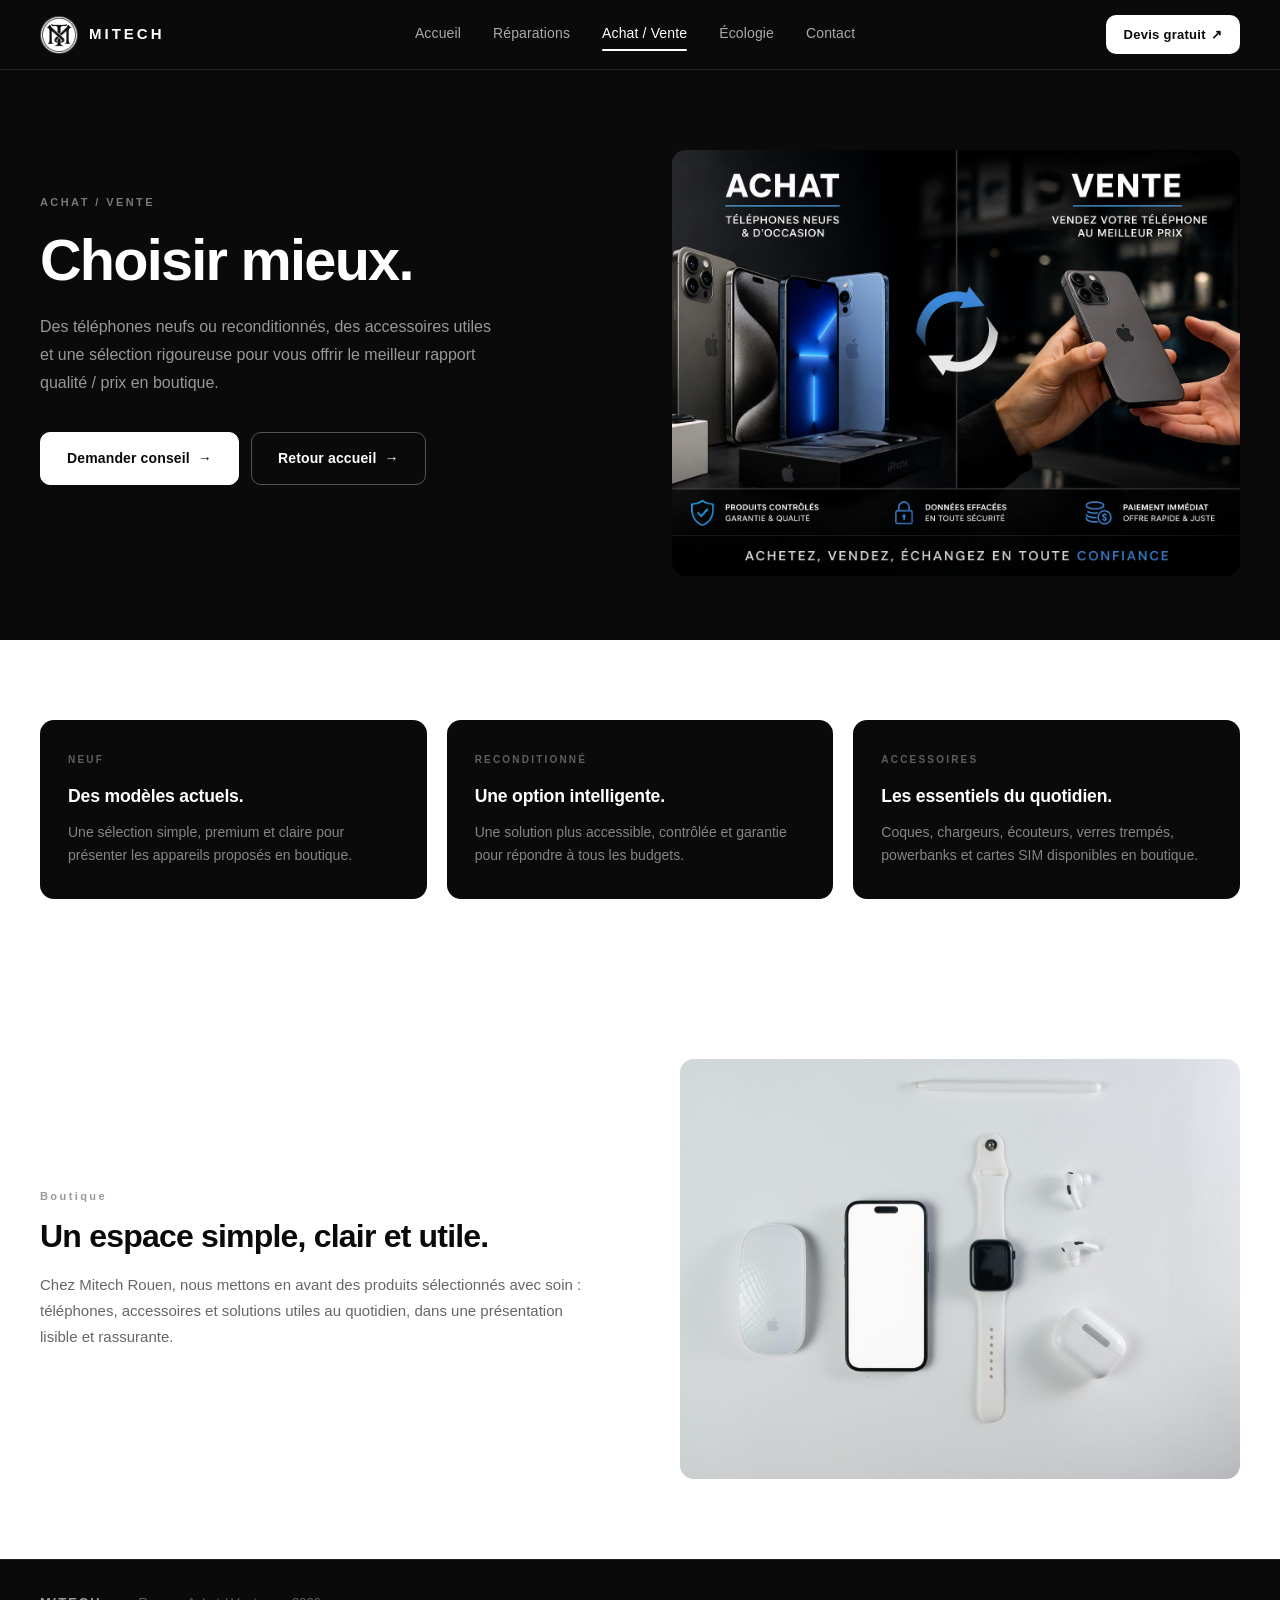
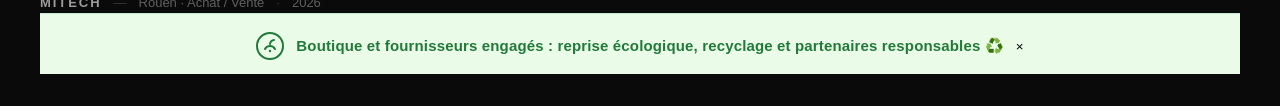
==== commit abe88045: "nav" ====
--- a/achat.html
+++ b/achat.html
@@ -22,9 +22,9 @@
             <nav class="nav-links">
                 <a href="index.html">Accueil</a>
                 <a href="reparations.html">Réparations</a>
-                <a href="achat.html" class="active">Achat/vente</a>
+                <a href="achat.html" class="active">Achat / Vente</a>
+                <a href="ecologie.html">Écologie</a>
                 <a href="contact.html">Contact</a>
-                <a href="ecologie.html">Écologie</a>
             </nav>
 
             <a href="contact.html" class="devis-btn">Devis gratuit <span>↗</span></a>
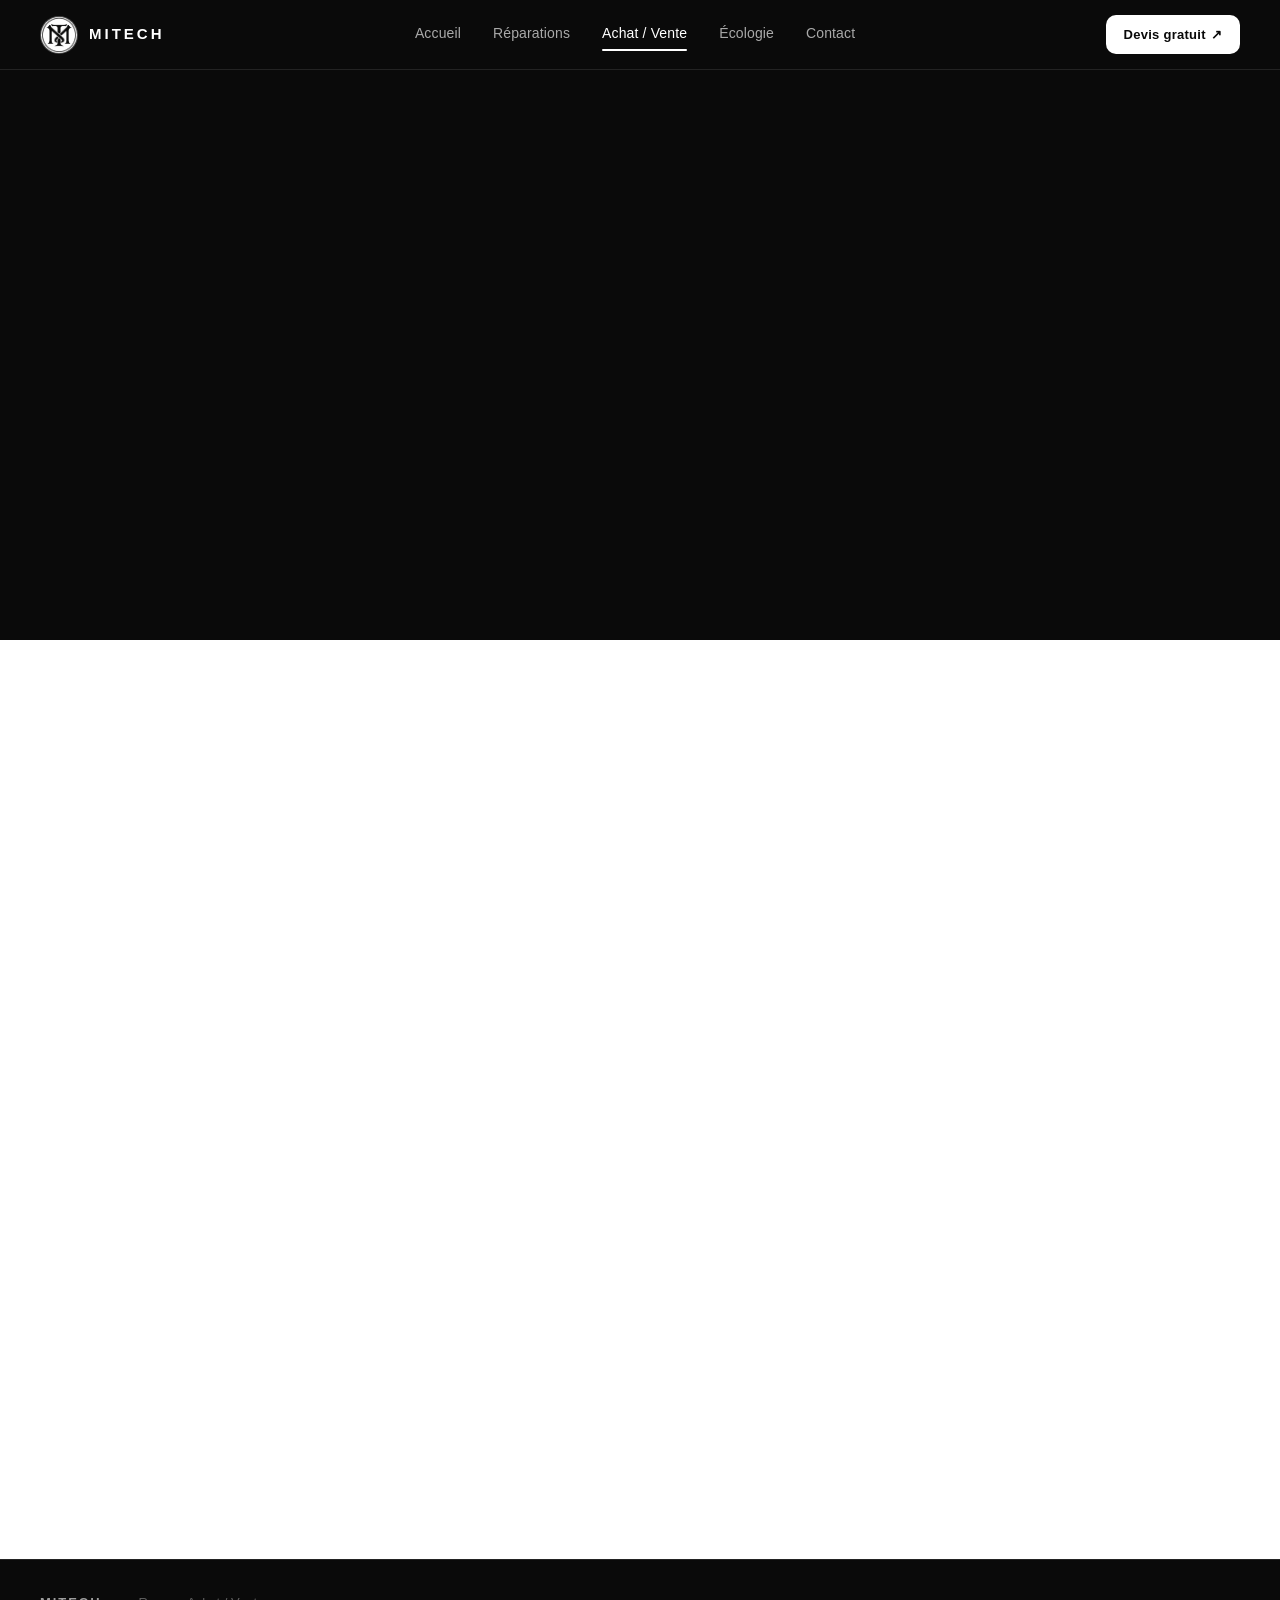
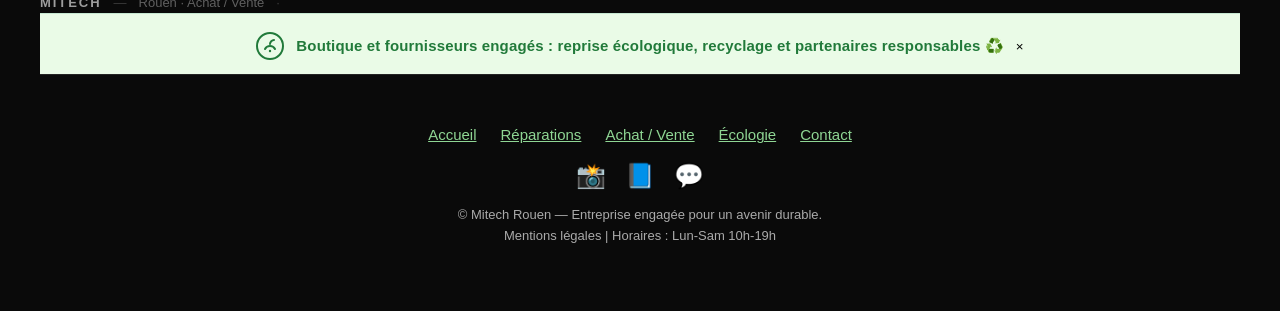
==== commit c3c9f67d: "m" ====
--- a/achat.html
+++ b/achat.html
@@ -5,6 +5,11 @@
     <meta charset="UTF-8" />
     <meta name="viewport" content="width=device-width, initial-scale=1.0" />
     <title>Mitech Rouen — Achat / Vente</title>
+    <meta name="description"
+        content="Achat et vente de téléphones neufs ou reconditionnés à Rouen. Accessoires et conseils personnalisés." />
+    <meta name="keywords" content="achat, vente, smartphone, reconditionné, Rouen, Mitech" />
+    <meta name="author" content="Mitech Rouen" />
+    <link rel="icon" type="image/x-icon" href="favicon.ico" />
     <link rel="preconnect" href="achat.jpg">
     <link href="achat.jpg" rel="stylesheet">
     <link rel="stylesheet" href="style.css" />
@@ -119,9 +124,24 @@
             </span>
             <button class="eco-close" aria-label="Fermer">&times;</button>
         </div>
-    </footer>
-
-    <script src="script.js"></script>
+        <footer class="footer">
+            <div class="footer-links">
+                <a href="index.html">Accueil</a>
+                <a href="reparations.html">Réparations</a>
+                <a href="achat.html">Achat / Vente</a>
+                <a href="ecologie.html">Écologie</a>
+                <a href="contact.html">Contact</a>
+            </div>
+            <div class="footer-socials">
+                <a href="#" aria-label="Instagram" title="Instagram">📸</a>
+                <a href="#" aria-label="Facebook" title="Facebook">📘</a>
+                <a href="#" aria-label="WhatsApp" title="WhatsApp">💬</a>
+            </div>
+            <div class="footer-legal">
+                © Mitech Rouen — Entreprise engagée pour un avenir durable.<br>
+                <a href="#" style="color:#aaa;">Mentions légales</a> | Horaires : Lun-Sam 10h-19h
+            </div>
+        </footer>
 </body>
 
 </html>
--- a/style.css
+++ b/style.css
@@ -1,3 +1,207 @@
+/* =============================================
+   MENU BURGER & SCROLL TOP
+   ============================================= */
+.burger-menu {
+    display: none;
+    flex-direction: column;
+    justify-content: center;
+    align-items: center;
+    width: 38px;
+    height: 38px;
+    background: none;
+    border: none;
+    cursor: pointer;
+    z-index: 200;
+    margin-right: 10px;
+}
+
+.burger-menu span {
+    display: block;
+    width: 26px;
+    height: 3px;
+    background: #fff;
+    margin: 4px 0;
+    border-radius: 2px;
+    transition: 0.3s;
+}
+
+.burger-menu.open span:nth-child(1) {
+    transform: translateY(7px) rotate(45deg);
+}
+
+.burger-menu.open span:nth-child(2) {
+    opacity: 0;
+}
+
+.burger-menu.open span:nth-child(3) {
+    transform: translateY(-7px) rotate(-45deg);
+}
+
+@media (max-width: 900px) {
+    .burger-menu {
+        display: flex;
+    }
+
+    .nav-links {
+        position: absolute;
+        top: 70px;
+        left: 0;
+        width: 100vw;
+        background: var(--black);
+        flex-direction: column;
+        align-items: flex-start;
+        gap: 0;
+        padding: 0;
+        z-index: 150;
+        display: none;
+    }
+
+    .nav-links.nav-open {
+        display: flex;
+    }
+
+    .nav-links a {
+        width: 100%;
+        padding: 18px 2.5rem;
+        border-bottom: 1px solid #222;
+    }
+}
+
+.scroll-top-btn {
+    position: fixed;
+    bottom: 32px;
+    right: 32px;
+    background: var(--black);
+    color: var(--white);
+    border: none;
+    border-radius: 50%;
+    width: 48px;
+    height: 48px;
+    font-size: 2rem;
+    box-shadow: 0 4px 16px rgba(0, 0, 0, 0.18);
+    cursor: pointer;
+    z-index: 300;
+    display: none;
+    transition: background 0.2s;
+}
+
+.scroll-top-btn:hover {
+    background: #222;
+}
+
+/* =============================================
+   FOOTER ENRICHI
+   ============================================= */
+.footer {
+    background: var(--black);
+    border-top: 1px solid var(--border);
+    padding: 2.5rem 2.5rem 1.5rem 2.5rem;
+    color: rgba(255, 255, 255, 0.7);
+    font-size: 15px;
+    text-align: center;
+}
+
+.footer-links {
+    margin: 1rem 0 0.5rem 0;
+    display: flex;
+    justify-content: center;
+    gap: 1.5rem;
+    flex-wrap: wrap;
+}
+
+.footer-links a {
+    color: #8fd694;
+    text-decoration: underline;
+    font-size: 15px;
+    transition: color 0.2s;
+}
+
+.footer-links a:hover {
+    color: #fff;
+}
+
+.footer-socials {
+    margin: 0.5rem 0 0 0;
+    display: flex;
+    justify-content: center;
+    gap: 1.2rem;
+}
+
+.footer-socials a {
+    color: #8fd694;
+    font-size: 1.5rem;
+    transition: color 0.2s;
+}
+
+.footer-socials a:hover {
+    color: #fff;
+}
+
+.footer-legal {
+    margin-top: 0.5rem;
+    font-size: 13px;
+    color: #aaa;
+}
+
+/* ACCESSIBILITÉ : focus visible */
+a:focus,
+button:focus,
+.btn:focus {
+    outline: 2px solid #8fd694;
+    outline-offset: 2px;
+}
+
+/* =============================================
+   OPTIMISATION RESPONSIVE SUPPLÉMENTAIRE
+   ============================================= */
+@media (max-width: 900px) {
+
+    .hero-img,
+    .page-hero-media {
+        width: 100%;
+        height: auto;
+        min-height: 220px;
+        max-width: 400px;
+        margin: 0 auto 2rem auto;
+        border-radius: var(--radius-lg);
+        overflow: hidden;
+    }
+
+    .hero-img img,
+    .page-hero-media img {
+        width: 100%;
+        height: auto;
+        object-fit: cover;
+        border-radius: var(--radius-lg);
+    }
+
+    .actions .cards,
+    .stats {
+        grid-template-columns: 1fr !important;
+        display: grid;
+        gap: 1.25rem;
+    }
+
+    .actions .card,
+    .stats>div {
+        margin-bottom: 1.25rem;
+    }
+}
+
+@media (max-width: 640px) {
+
+    .hero-img,
+    .page-hero-media {
+        min-height: 160px;
+        max-width: 100%;
+    }
+
+    .actions .cards,
+    .stats {
+        gap: 0.75rem;
+    }
+}
+
 /* =============================================
    BARRE ÉCOLOGIE BAS DE PAGE
    ============================================= */
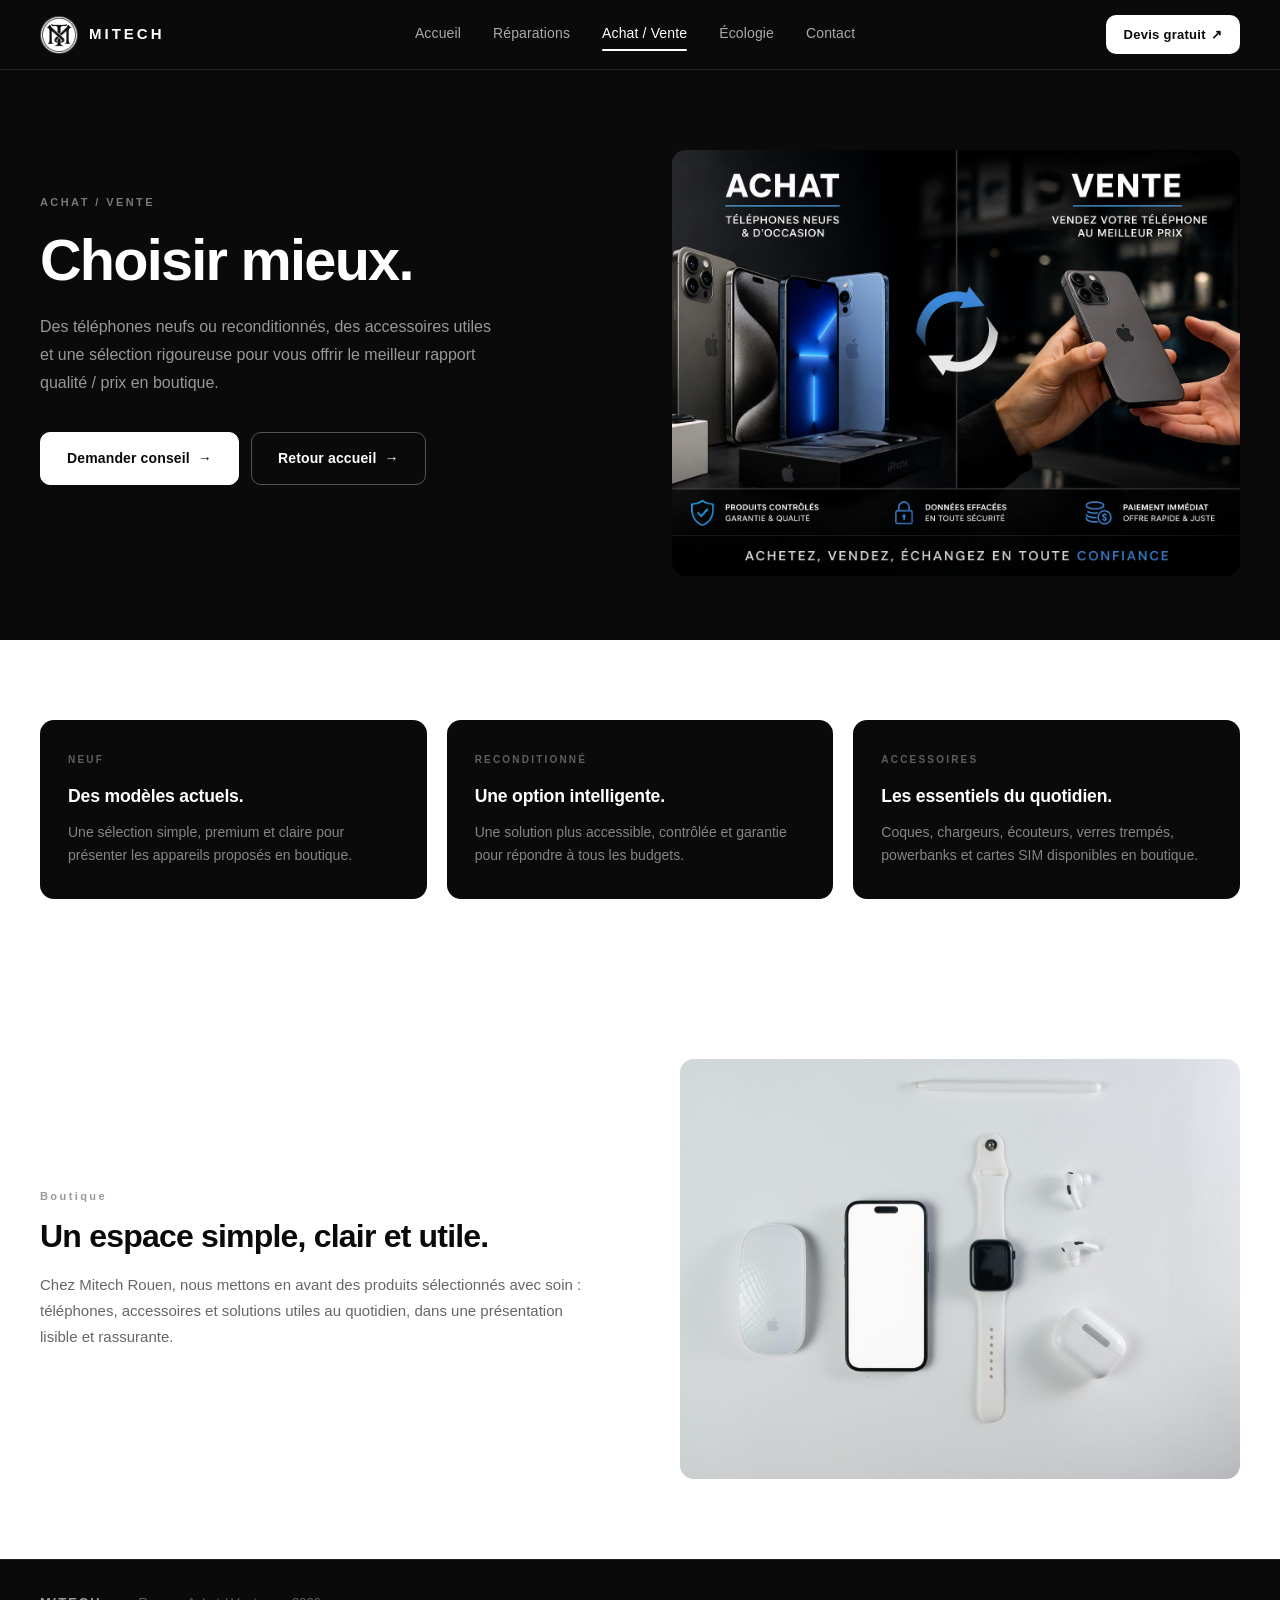
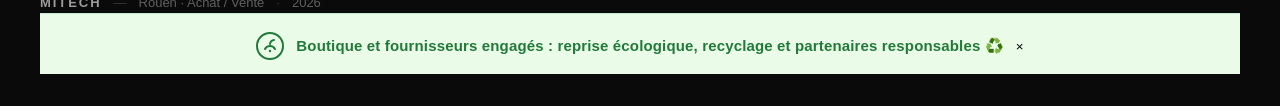
==== commit 02cf022a: "retour" ====
--- a/achat.html
+++ b/achat.html
@@ -5,11 +5,6 @@
     <meta charset="UTF-8" />
     <meta name="viewport" content="width=device-width, initial-scale=1.0" />
     <title>Mitech Rouen — Achat / Vente</title>
-    <meta name="description"
-        content="Achat et vente de téléphones neufs ou reconditionnés à Rouen. Accessoires et conseils personnalisés." />
-    <meta name="keywords" content="achat, vente, smartphone, reconditionné, Rouen, Mitech" />
-    <meta name="author" content="Mitech Rouen" />
-    <link rel="icon" type="image/x-icon" href="favicon.ico" />
     <link rel="preconnect" href="achat.jpg">
     <link href="achat.jpg" rel="stylesheet">
     <link rel="stylesheet" href="style.css" />
@@ -124,24 +119,9 @@
             </span>
             <button class="eco-close" aria-label="Fermer">&times;</button>
         </div>
-        <footer class="footer">
-            <div class="footer-links">
-                <a href="index.html">Accueil</a>
-                <a href="reparations.html">Réparations</a>
-                <a href="achat.html">Achat / Vente</a>
-                <a href="ecologie.html">Écologie</a>
-                <a href="contact.html">Contact</a>
-            </div>
-            <div class="footer-socials">
-                <a href="#" aria-label="Instagram" title="Instagram">📸</a>
-                <a href="#" aria-label="Facebook" title="Facebook">📘</a>
-                <a href="#" aria-label="WhatsApp" title="WhatsApp">💬</a>
-            </div>
-            <div class="footer-legal">
-                © Mitech Rouen — Entreprise engagée pour un avenir durable.<br>
-                <a href="#" style="color:#aaa;">Mentions légales</a> | Horaires : Lun-Sam 10h-19h
-            </div>
-        </footer>
+    </footer>
+
+    <script src="script.js"></script>
 </body>
 
 </html>
--- a/style.css
+++ b/style.css
@@ -1,156 +1,3 @@
-/* =============================================
-   MENU BURGER & SCROLL TOP
-   ============================================= */
-.burger-menu {
-    display: none;
-    flex-direction: column;
-    justify-content: center;
-    align-items: center;
-    width: 38px;
-    height: 38px;
-    background: none;
-    border: none;
-    cursor: pointer;
-    z-index: 200;
-    margin-right: 10px;
-}
-
-.burger-menu span {
-    display: block;
-    width: 26px;
-    height: 3px;
-    background: #fff;
-    margin: 4px 0;
-    border-radius: 2px;
-    transition: 0.3s;
-}
-
-.burger-menu.open span:nth-child(1) {
-    transform: translateY(7px) rotate(45deg);
-}
-
-.burger-menu.open span:nth-child(2) {
-    opacity: 0;
-}
-
-.burger-menu.open span:nth-child(3) {
-    transform: translateY(-7px) rotate(-45deg);
-}
-
-@media (max-width: 900px) {
-    .burger-menu {
-        display: flex;
-    }
-
-    .nav-links {
-        position: absolute;
-        top: 70px;
-        left: 0;
-        width: 100vw;
-        background: var(--black);
-        flex-direction: column;
-        align-items: flex-start;
-        gap: 0;
-        padding: 0;
-        z-index: 150;
-        display: none;
-    }
-
-    .nav-links.nav-open {
-        display: flex;
-    }
-
-    .nav-links a {
-        width: 100%;
-        padding: 18px 2.5rem;
-        border-bottom: 1px solid #222;
-    }
-}
-
-.scroll-top-btn {
-    position: fixed;
-    bottom: 32px;
-    right: 32px;
-    background: var(--black);
-    color: var(--white);
-    border: none;
-    border-radius: 50%;
-    width: 48px;
-    height: 48px;
-    font-size: 2rem;
-    box-shadow: 0 4px 16px rgba(0, 0, 0, 0.18);
-    cursor: pointer;
-    z-index: 300;
-    display: none;
-    transition: background 0.2s;
-}
-
-.scroll-top-btn:hover {
-    background: #222;
-}
-
-/* =============================================
-   FOOTER ENRICHI
-   ============================================= */
-.footer {
-    background: var(--black);
-    border-top: 1px solid var(--border);
-    padding: 2.5rem 2.5rem 1.5rem 2.5rem;
-    color: rgba(255, 255, 255, 0.7);
-    font-size: 15px;
-    text-align: center;
-}
-
-.footer-links {
-    margin: 1rem 0 0.5rem 0;
-    display: flex;
-    justify-content: center;
-    gap: 1.5rem;
-    flex-wrap: wrap;
-}
-
-.footer-links a {
-    color: #8fd694;
-    text-decoration: underline;
-    font-size: 15px;
-    transition: color 0.2s;
-}
-
-.footer-links a:hover {
-    color: #fff;
-}
-
-.footer-socials {
-    margin: 0.5rem 0 0 0;
-    display: flex;
-    justify-content: center;
-    gap: 1.2rem;
-}
-
-.footer-socials a {
-    color: #8fd694;
-    font-size: 1.5rem;
-    transition: color 0.2s;
-}
-
-.footer-socials a:hover {
-    color: #fff;
-}
-
-.footer-legal {
-    margin-top: 0.5rem;
-    font-size: 13px;
-    color: #aaa;
-}
-
-/* ACCESSIBILITÉ : focus visible */
-a:focus,
-button:focus,
-.btn:focus {
-    outline: 2px solid #8fd694;
-    outline-offset: 2px;
-}
-
 /* =============================================
    OPTIMISATION RESPONSIVE SUPPLÉMENTAIRE
    ============================================= */
